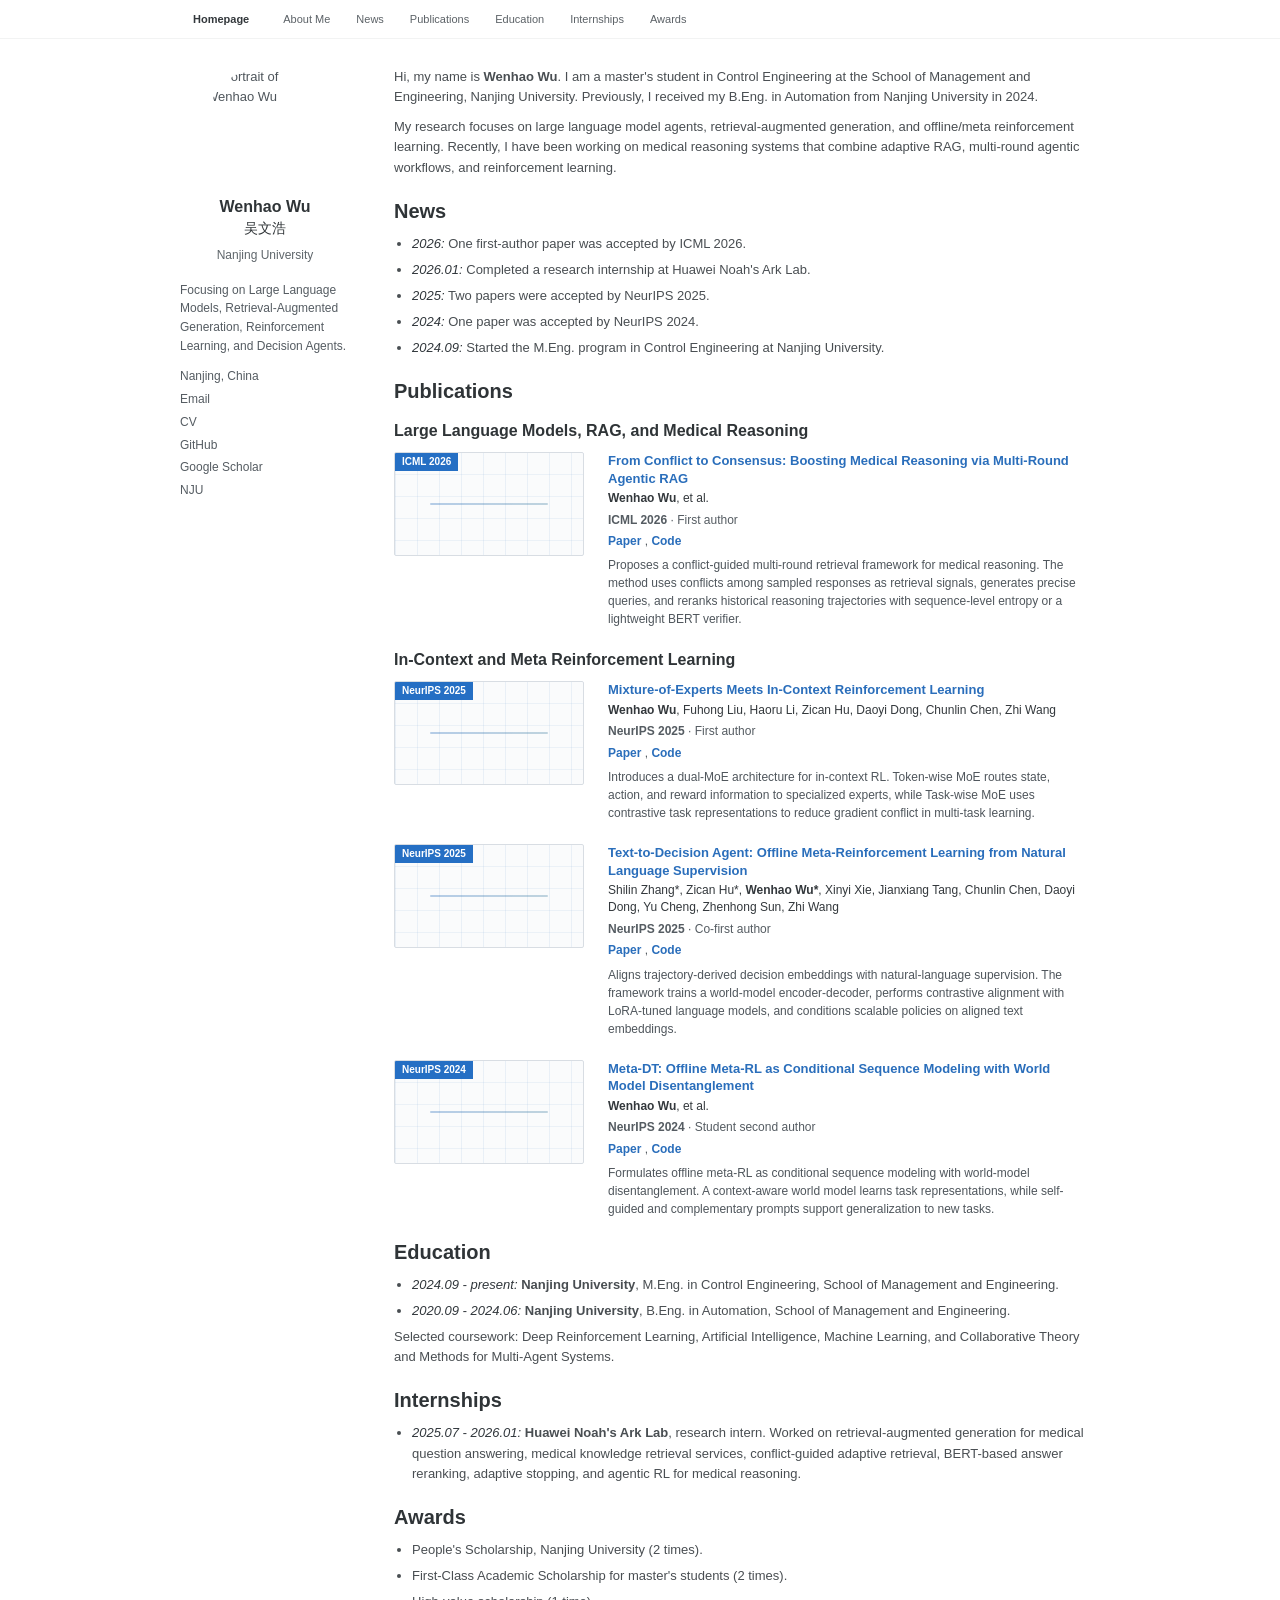
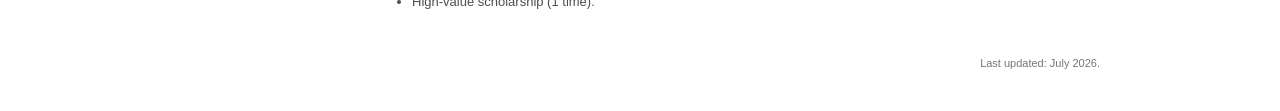
==== wuwenhao.html @ 2e581d0c "初始化版本" ====
<!doctype html>
<html lang="en">
  <head>
    <meta charset="utf-8">
    <meta name="viewport" content="width=device-width, initial-scale=1">
    <title>Wenhao Wu (吴文浩) - Homepage</title>
    <meta
      name="description"
      content="Wenhao Wu's academic homepage: large language model agents, retrieval-augmented generation, and offline/meta reinforcement learning."
    >
    <link rel="stylesheet" href="styles.css">
  </head>
  <body>
    <header class="site-header">
      <nav class="nav" aria-label="Primary navigation">
        <a href="#home">Homepage</a>
        <a href="#about">About Me</a>
        <a href="#news">News</a>
        <a href="#publications">Publications</a>
        <a href="#education">Education</a>
        <a href="#internships">Internships</a>
        <a href="#awards">Awards</a>
      </nav>
    </header>

    <div class="page" id="home">
      <aside class="profile" aria-label="Profile">
        <img
          class="profile-photo"
          src="assets/profile-wu-wenhao.png"
          alt="Portrait of Wenhao Wu"
          width="216"
          height="302"
        >
        <h1>Wenhao Wu</h1>
        <p class="name-cn">吴文浩</p>
        <p class="affiliation">Nanjing University</p>
        <p class="interests">
          Focusing on Large Language Models, Retrieval-Augmented Generation,
          Reinforcement Learning, and Decision Agents.
        </p>

        <ul class="profile-links">
          <li><span>Nanjing, China</span></li>
          <li><a href="mailto:wenhaowu@smail.nju.edu.cn">Email</a></li>
          <li><a href="cv-wu-wenhao.pdf" target="_blank" rel="noreferrer">CV</a></li>
          <!-- TODO: Replace this placeholder with your GitHub profile URL. -->
          <li><a href="https://github.com/YOUR_GITHUB_USERNAME" target="_blank" rel="noreferrer">GitHub</a></li>
          <!-- TODO: Replace YOUR_GOOGLE_SCHOLAR_ID with your Google Scholar user id. -->
          <li><a href="https://scholar.google.com/citations?user=YOUR_GOOGLE_SCHOLAR_ID" target="_blank" rel="noreferrer">Google Scholar</a></li>
          <li><a href="https://www.nju.edu.cn/" target="_blank" rel="noreferrer">NJU</a></li>
        </ul>
      </aside>

      <main class="content">
        <section class="intro" id="about" aria-labelledby="about-heading">
          <h2 id="about-heading" class="sr-only">About Me</h2>
          <p>
            Hi, my name is <strong>Wenhao Wu</strong>. I am a master's student in
            Control Engineering at the School of Management and Engineering,
            Nanjing University. Previously, I received my B.Eng. in Automation
            from Nanjing University in 2024.
          </p>
          <p>
            My research focuses on large language model agents, retrieval-augmented
            generation, and offline/meta reinforcement learning. Recently, I have
            been working on medical reasoning systems that combine adaptive RAG,
            multi-round agentic workflows, and reinforcement learning.
          </p>
        </section>

        <section id="news" aria-labelledby="news-heading">
          <h2 id="news-heading" class="section-title">News</h2>
          <ul class="news-list">
            <li><span>2026</span> One first-author paper was accepted by ICML 2026.</li>
            <li><span>2026.01</span> Completed a research internship at Huawei Noah's Ark Lab.</li>
            <li><span>2025</span> Two papers were accepted by NeurIPS 2025.</li>
            <li><span>2024</span> One paper was accepted by NeurIPS 2024.</li>
            <li><span>2024.09</span> Started the M.Eng. program in Control Engineering at Nanjing University.</li>
          </ul>
        </section>

        <section id="publications" aria-labelledby="publications-heading">
          <h2 id="publications-heading" class="section-title">Publications</h2>

          <h3 class="topic-title">Large Language Models, RAG, and Medical Reasoning</h3>
          <article class="publication">
            <div class="paper-thumb paper-thumb-rag" aria-hidden="true">
              <span class="thumb-label">ICML 2026</span>
              <span class="node node-a"></span>
              <span class="node node-b"></span>
              <span class="node node-c"></span>
              <span class="flow flow-a"></span>
              <span class="flow flow-b"></span>
            </div>
            <div class="paper-body">
              <p class="paper-title">From Conflict to Consensus: Boosting Medical Reasoning via Multi-Round Agentic RAG</p>
              <p class="paper-authors"><strong>Wenhao Wu</strong>, et al.</p>
              <p class="paper-meta"><strong>ICML 2026</strong> · First author</p>
              <p class="paper-links">
                <!-- TODO: Replace with the paper/arXiv/OpenReview URL. -->
                <a href="https://arxiv.org/abs/TO_BE_FILLED" target="_blank" rel="noreferrer">Paper</a>
                <!-- TODO: Replace with the project or code repository URL. -->
                <a href="https://github.com/YOUR_GITHUB_USERNAME/TO_BE_FILLED" target="_blank" rel="noreferrer">Code</a>
              </p>
              <p>
                Proposes a conflict-guided multi-round retrieval framework for
                medical reasoning. The method uses conflicts among sampled
                responses as retrieval signals, generates precise queries, and
                reranks historical reasoning trajectories with sequence-level
                entropy or a lightweight BERT verifier.
              </p>
            </div>
          </article>

          <h3 class="topic-title">In-Context and Meta Reinforcement Learning</h3>
          <article class="publication">
            <div class="paper-thumb paper-thumb-moe" aria-hidden="true">
              <span class="thumb-label">NeurIPS 2025</span>
              <span class="expert expert-a"></span>
              <span class="expert expert-b"></span>
              <span class="expert expert-c"></span>
              <span class="gate"></span>
            </div>
            <div class="paper-body">
              <p class="paper-title">Mixture-of-Experts Meets In-Context Reinforcement Learning</p>
              <p class="paper-authors"><strong>Wenhao Wu</strong>, Fuhong Liu, Haoru Li, Zican Hu, Daoyi Dong, Chunlin Chen, Zhi Wang</p>
              <p class="paper-meta"><strong>NeurIPS 2025</strong> · First author</p>
              <p class="paper-links">
                <!-- TODO: Replace with the paper/arXiv/OpenReview URL. -->
                <a href="https://arxiv.org/abs/TO_BE_FILLED" target="_blank" rel="noreferrer">Paper</a>
                <!-- TODO: Replace with the project or code repository URL. -->
                <a href="https://github.com/YOUR_GITHUB_USERNAME/TO_BE_FILLED" target="_blank" rel="noreferrer">Code</a>
              </p>
              <p>
                Introduces a dual-MoE architecture for in-context RL. Token-wise
                MoE routes state, action, and reward information to specialized
                experts, while Task-wise MoE uses contrastive task representations
                to reduce gradient conflict in multi-task learning.
              </p>
            </div>
          </article>

          <article class="publication">
            <div class="paper-thumb paper-thumb-t2d" aria-hidden="true">
              <span class="thumb-label">NeurIPS 2025</span>
              <span class="text-lines"></span>
              <span class="embed embed-a"></span>
              <span class="embed embed-b"></span>
              <span class="policy"></span>
            </div>
            <div class="paper-body">
              <p class="paper-title">Text-to-Decision Agent: Offline Meta-Reinforcement Learning from Natural Language Supervision</p>
              <p class="paper-authors">Shilin Zhang*, Zican Hu*, <strong>Wenhao Wu*</strong>, Xinyi Xie, Jianxiang Tang, Chunlin Chen, Daoyi Dong, Yu Cheng, Zhenhong Sun, Zhi Wang</p>
              <p class="paper-meta"><strong>NeurIPS 2025</strong> · Co-first author</p>
              <p class="paper-links">
                <!-- TODO: Replace with the paper/arXiv/OpenReview URL. -->
                <a href="https://arxiv.org/abs/TO_BE_FILLED" target="_blank" rel="noreferrer">Paper</a>
                <!-- TODO: Replace with the project or code repository URL. -->
                <a href="https://github.com/YOUR_GITHUB_USERNAME/TO_BE_FILLED" target="_blank" rel="noreferrer">Code</a>
              </p>
              <p>
                Aligns trajectory-derived decision embeddings with natural-language
                supervision. The framework trains a world-model encoder-decoder,
                performs contrastive alignment with LoRA-tuned language models,
                and conditions scalable policies on aligned text embeddings.
              </p>
            </div>
          </article>

          <article class="publication">
            <div class="paper-thumb paper-thumb-meta" aria-hidden="true">
              <span class="thumb-label">NeurIPS 2024</span>
              <span class="world"></span>
              <span class="prompt prompt-a"></span>
              <span class="prompt prompt-b"></span>
              <span class="model"></span>
            </div>
            <div class="paper-body">
              <p class="paper-title">Meta-DT: Offline Meta-RL as Conditional Sequence Modeling with World Model Disentanglement</p>
              <p class="paper-authors"><strong>Wenhao Wu</strong>, et al.</p>
              <p class="paper-meta"><strong>NeurIPS 2024</strong> · Student second author</p>
              <p class="paper-links">
                <!-- TODO: Replace with the paper/arXiv/OpenReview URL. -->
                <a href="https://arxiv.org/abs/TO_BE_FILLED" target="_blank" rel="noreferrer">Paper</a>
                <!-- TODO: Replace with the project or code repository URL. -->
                <a href="https://github.com/YOUR_GITHUB_USERNAME/TO_BE_FILLED" target="_blank" rel="noreferrer">Code</a>
              </p>
              <p>
                Formulates offline meta-RL as conditional sequence modeling with
                world-model disentanglement. A context-aware world model learns
                task representations, while self-guided and complementary prompts
                support generalization to new tasks.
              </p>
            </div>
          </article>
        </section>

        <section id="education" aria-labelledby="education-heading">
          <h2 id="education-heading" class="section-title">Education</h2>
          <ul class="timeline">
            <li>
              <span class="timeline-date">2024.09 - present</span>
              <strong>Nanjing University</strong>, M.Eng. in Control Engineering,
              School of Management and Engineering.
            </li>
            <li>
              <span class="timeline-date">2020.09 - 2024.06</span>
              <strong>Nanjing University</strong>, B.Eng. in Automation,
              School of Management and Engineering.
            </li>
          </ul>
          <p class="coursework">
            Selected coursework: Deep Reinforcement Learning, Artificial Intelligence,
            Machine Learning, and Collaborative Theory and Methods for Multi-Agent
            Systems.
          </p>
        </section>

        <section id="internships" aria-labelledby="internships-heading">
          <h2 id="internships-heading" class="section-title">Internships</h2>
          <ul class="timeline">
            <li>
              <span class="timeline-date">2025.07 - 2026.01</span>
              <strong>Huawei Noah's Ark Lab</strong>, research intern.
              Worked on retrieval-augmented generation for medical question
              answering, medical knowledge retrieval services, conflict-guided
              adaptive retrieval, BERT-based answer reranking, adaptive stopping,
              and agentic RL for medical reasoning.
            </li>
          </ul>
        </section>

        <section id="awards" aria-labelledby="awards-heading">
          <h2 id="awards-heading" class="section-title">Awards</h2>
          <ul class="compact-list">
            <li>People's Scholarship, Nanjing University (2 times).</li>
            <li>First-Class Academic Scholarship for master's students (2 times).</li>
            <li>High-value scholarship (1 time).</li>
          </ul>
        </section>
      </main>
    </div>

    <footer class="footer">
      <p>Last updated: July 2026.</p>
    </footer>
  </body>
</html>
---- styles.css ----
:root {
  --text: #494e52;
  --heading: #2f3437;
  --muted: #6f777d;
  --light: #f2f3f3;
  --line: #e9ecef;
  --link: #2a6ebb;
  --link-hover: #174a82;
  --badge: #256fc4;
}

* {
  box-sizing: border-box;
}

html {
  scroll-behavior: smooth;
}

body {
  margin: 0;
  color: var(--text);
  background: #ffffff;
  font: 13px/1.55 -apple-system, BlinkMacSystemFont, "Segoe UI", Roboto, "Helvetica Neue", Arial, "Noto Sans", sans-serif;
  letter-spacing: 0;
}

a {
  color: var(--link);
  text-decoration: none;
}

a:hover,
a:focus {
  color: var(--link-hover);
  text-decoration: underline;
}

a:focus-visible {
  outline: 2px solid rgba(42, 110, 187, 0.28);
  outline-offset: 2px;
}

.site-header {
  border-bottom: 1px solid var(--light);
  background: #ffffff;
}

.nav {
  display: flex;
  align-items: center;
  gap: 0;
  width: min(100%, 960px);
  min-height: 38px;
  margin: 0 auto;
  padding: 0 20px;
  overflow-x: auto;
  white-space: nowrap;
}

.nav a {
  display: block;
  padding: 12px 13px;
  color: #5c6267;
  font-size: 11px;
  line-height: 1;
}

.nav a:first-child {
  margin-right: 8px;
  color: #33383c;
  font-weight: 700;
}

.page {
  display: grid;
  grid-template-columns: 170px minmax(0, 690px);
  column-gap: 44px;
  width: min(100%, 960px);
  margin: 0 auto;
  padding: 28px 20px 24px;
}

.profile {
  position: sticky;
  top: 24px;
  align-self: start;
  color: #4e555b;
}

.profile-photo {
  display: block;
  width: 118px;
  height: 118px;
  margin: 0 auto 12px;
  object-fit: cover;
  object-position: center top;
  border-radius: 50%;
}

.profile h1 {
  margin: 0;
  color: var(--heading);
  font-size: 16px;
  line-height: 1.28;
  text-align: center;
}

.name-cn {
  margin: 1px 0 6px;
  color: var(--heading);
  font-size: 14px;
  text-align: center;
}

.affiliation {
  margin: 0 0 16px;
  color: #5f666b;
  font-size: 12px;
  text-align: center;
}

.interests {
  margin: 0 0 13px;
  color: #555c62;
  font-size: 12px;
  line-height: 1.55;
}

.profile-links {
  margin: 0;
  padding: 0;
  list-style: none;
}

.profile-links li {
  margin: 0 0 6px;
  color: #555c62;
  font-size: 12px;
  line-height: 1.4;
}

.profile-links a,
.profile-links span {
  display: inline-block;
  color: #555c62;
}

.profile-links a:hover,
.profile-links a:focus {
  color: var(--link-hover);
}

.content {
  min-width: 0;
}

.intro {
  margin: 0 0 16px;
}

.intro p {
  margin: 0 0 10px;
}

.section-title {
  margin: 21px 0 10px;
  padding: 0;
  border: 0;
  color: var(--heading);
  font-size: 20px;
  line-height: 1.25;
  font-weight: 700;
}

.topic-title {
  margin: 17px 0 10px;
  color: var(--heading);
  font-size: 16px;
  line-height: 1.3;
  font-weight: 700;
}

.news-list,
.timeline,
.compact-list {
  margin: 0 0 6px 0;
  padding-left: 18px;
}

.news-list li,
.timeline li,
.compact-list li {
  margin: 0 0 6px;
}

.news-list span,
.timeline-date {
  color: #30363b;
  font-style: italic;
  font-variant-numeric: tabular-nums;
}

.news-list span::after,
.timeline-date::after {
  content: ":";
}

.timeline-date {
  display: inline;
  min-width: 0;
}

.publication {
  display: grid;
  grid-template-columns: 190px minmax(0, 1fr);
  gap: 24px;
  align-items: start;
  margin: 0 0 22px;
  padding: 0;
  border: 0;
}

.paper-thumb {
  position: relative;
  display: flex;
  align-items: center;
  justify-content: center;
  min-height: 104px;
  overflow: hidden;
  border: 1px solid #d8dde3;
  border-radius: 2px;
  background:
    linear-gradient(90deg, rgba(42, 110, 187, 0.08) 1px, transparent 1px) 0 0 / 22px 22px,
    linear-gradient(0deg, rgba(42, 110, 187, 0.07) 1px, transparent 1px) 0 0 / 22px 22px,
    #fafbfc;
}

.paper-thumb > span:not(.thumb-label) {
  display: none;
}

.paper-thumb::before {
  width: 62%;
  height: 52%;
  content: "";
  border: 1px solid rgba(42, 110, 187, 0.18);
  border-radius: 2px;
  background:
    linear-gradient(#ffffff, #ffffff) padding-box,
    linear-gradient(135deg, rgba(42, 110, 187, 0.18), rgba(96, 140, 110, 0.16)) border-box;
  box-shadow:
    -24px 14px 0 -10px rgba(42, 110, 187, 0.12),
    24px -13px 0 -10px rgba(88, 120, 96, 0.14);
}

.thumb-label {
  position: absolute;
  left: 0;
  top: 0;
  z-index: 1;
  padding: 4px 7px;
  color: #ffffff;
  background: var(--badge);
  font-size: 10px;
  line-height: 1;
  font-weight: 700;
}

.paper-body {
  min-width: 0;
}

.paper-title {
  margin: 0 0 3px;
  color: var(--link);
  font-size: 13px;
  font-weight: 700;
  line-height: 1.35;
  overflow-wrap: anywhere;
}

.paper-authors {
  margin: 0 0 4px;
  color: #33383c;
  font-size: 12px;
  line-height: 1.45;
}

.paper-meta {
  margin: 0 0 4px;
  color: #555c62;
  font-size: 12px;
  line-height: 1.45;
}

.paper-links {
  display: block;
  margin: 0 0 6px;
  color: #555c62;
  font-size: 12px;
  line-height: 1.45;
}

.paper-links a {
  color: var(--link);
  font-weight: 700;
}

.paper-links a + a::before {
  content: ", ";
  color: #555c62;
  font-weight: 400;
}

.paper-body p:last-child {
  margin: 0;
  color: #4f565c;
  font-size: 12px;
  line-height: 1.5;
}

.coursework {
  margin: 4px 0 0;
}

.footer {
  width: min(100%, 960px);
  margin: 0 auto;
  padding: 2px 20px 28px;
  color: var(--muted);
  font-size: 11px;
  text-align: right;
}

.sr-only {
  position: absolute;
  width: 1px;
  height: 1px;
  padding: 0;
  overflow: hidden;
  clip: rect(0, 0, 0, 0);
  white-space: nowrap;
  border: 0;
}

@media (max-width: 780px) {
  .nav {
    padding: 0 16px;
  }

  .page {
    grid-template-columns: 1fr;
    gap: 20px;
    padding: 22px 18px 24px;
  }

  .profile {
    position: static;
    display: grid;
    grid-template-columns: 96px minmax(0, 1fr);
    column-gap: 16px;
    align-items: start;
  }

  .profile-photo {
    grid-row: span 4;
    width: 96px;
    height: 96px;
    margin: 0;
  }

  .profile h1,
  .name-cn,
  .affiliation {
    text-align: left;
  }

  .interests,
  .profile-links {
    grid-column: 1 / -1;
  }

  .profile-links {
    display: flex;
    flex-wrap: wrap;
    gap: 4px 12px;
  }

  .profile-links li {
    margin: 0;
  }

  .publication {
    grid-template-columns: 1fr;
    gap: 9px;
    margin-bottom: 20px;
  }

  .paper-thumb {
    width: min(100%, 260px);
  }

  .footer {
    text-align: left;
  }
}

@media (max-width: 430px) {
  body {
    font-size: 12px;
  }

  .nav a {
    padding: 12px 10px;
  }

  .profile {
    grid-template-columns: 80px minmax(0, 1fr);
    column-gap: 13px;
  }

  .profile-photo {
    width: 80px;
    height: 80px;
  }
}
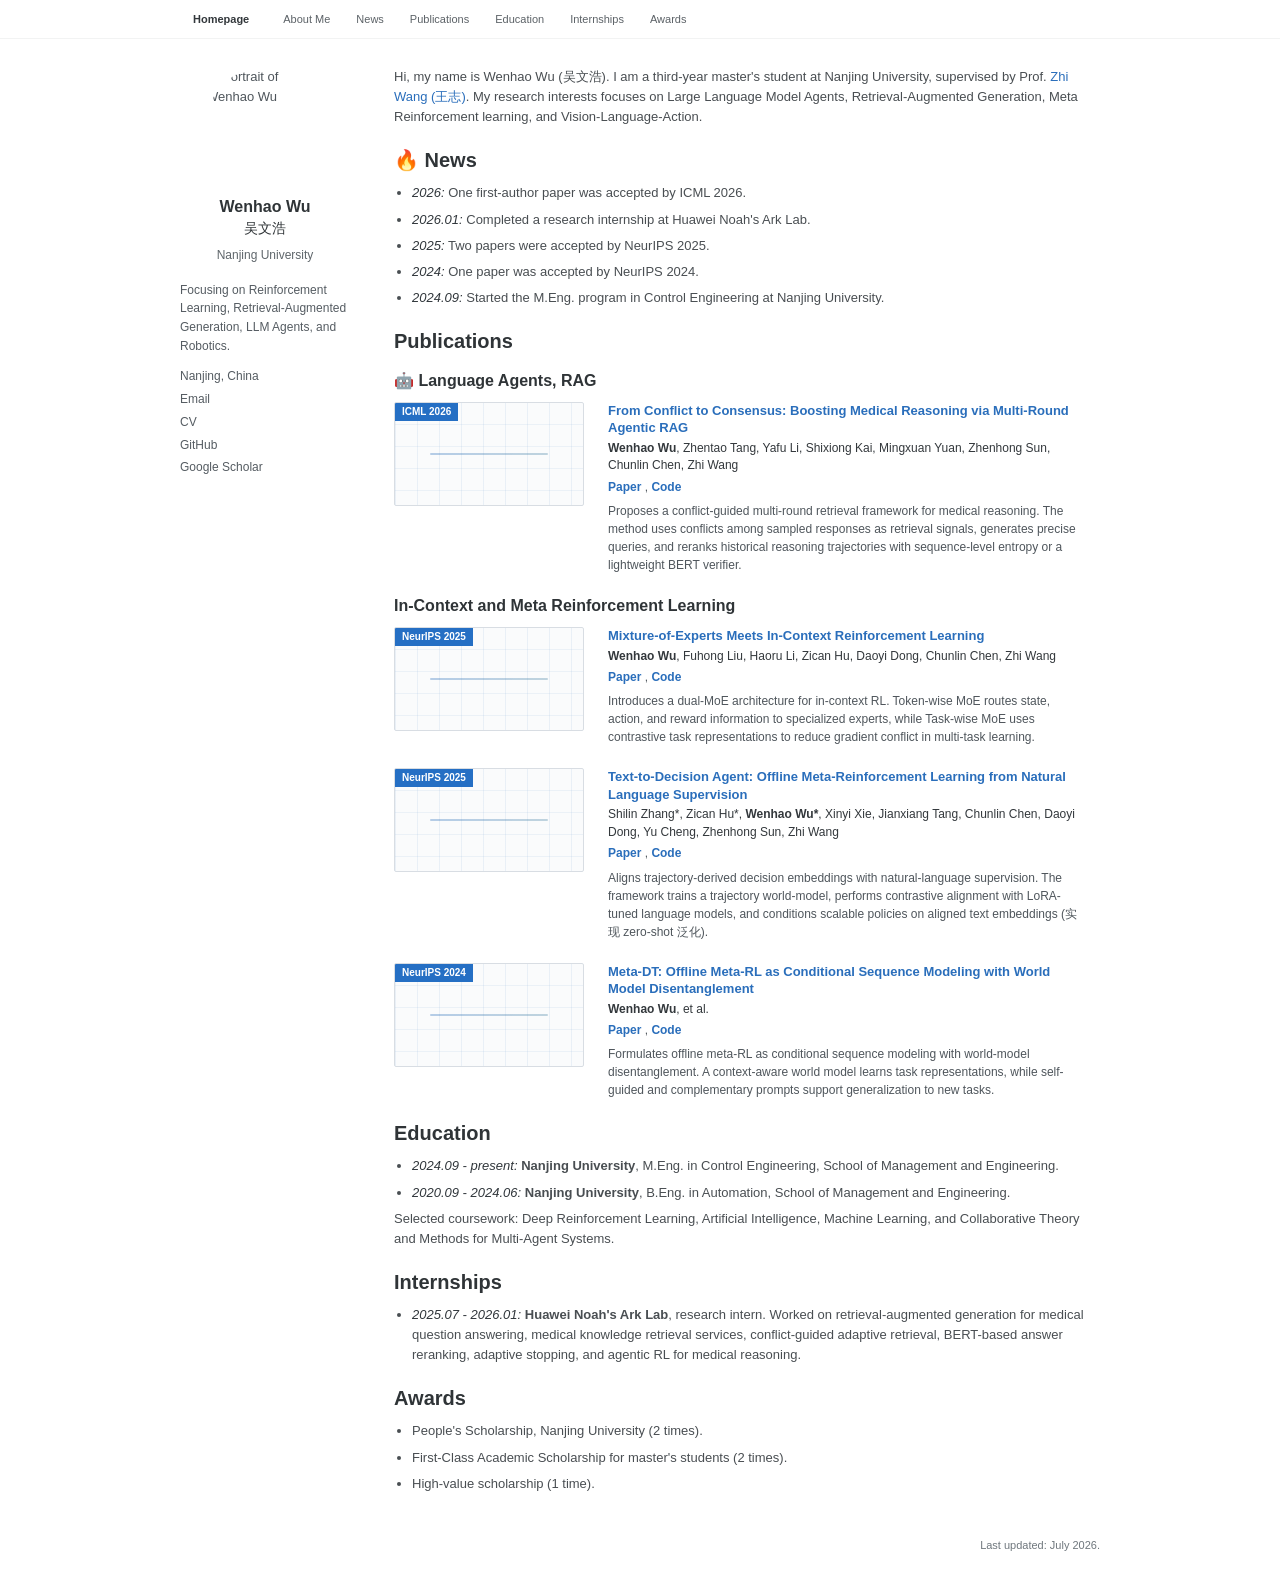
==== commit 9c8c76a9: "更新主页，添加论文链接" ====
--- a/wuwenhao.html
+++ b/wuwenhao.html
@@ -6,7 +6,7 @@
     <title>Wenhao Wu (吴文浩) - Homepage</title>
     <meta
       name="description"
-      content="Wenhao Wu's academic homepage: large language model agents, retrieval-augmented generation, and offline/meta reinforcement learning."
+      content="Wenhao Wu's academic homepage: large language model agents, retrieval-augmented generation, and reinforcement learning."
     >
     <link rel="stylesheet" href="styles.css">
   </head>
@@ -36,19 +36,15 @@
         <p class="name-cn">吴文浩</p>
         <p class="affiliation">Nanjing University</p>
         <p class="interests">
-          Focusing on Large Language Models, Retrieval-Augmented Generation,
-          Reinforcement Learning, and Decision Agents.
+          Focusing on Reinforcement Learning, Retrieval-Augmented Generation, LLM Agents, and Robotics.
         </p>
 
         <ul class="profile-links">
           <li><span>Nanjing, China</span></li>
           <li><a href="mailto:wenhaowu@smail.nju.edu.cn">Email</a></li>
-          <li><a href="cv-wu-wenhao.pdf" target="_blank" rel="noreferrer">CV</a></li>
-          <!-- TODO: Replace this placeholder with your GitHub profile URL. -->
-          <li><a href="https://github.com/YOUR_GITHUB_USERNAME" target="_blank" rel="noreferrer">GitHub</a></li>
-          <!-- TODO: Replace YOUR_GOOGLE_SCHOLAR_ID with your Google Scholar user id. -->
-          <li><a href="https://scholar.google.com/citations?user=YOUR_GOOGLE_SCHOLAR_ID" target="_blank" rel="noreferrer">Google Scholar</a></li>
-          <li><a href="https://www.nju.edu.cn/" target="_blank" rel="noreferrer">NJU</a></li>
+          <li><a href="cv-wuwenhao.pdf" target="_blank" rel="noreferrer">CV</a></li>
+          <li><a href="https://github.com/wuwenhao09" target="_blank" rel="noreferrer">GitHub</a></li>
+          <li><a href="https://scholar.google.com/citations?user=qiQb1BMAAAAJ" target="_blank" rel="noreferrer">Google Scholar</a></li>
         </ul>
       </aside>
 
@@ -56,21 +52,13 @@
         <section class="intro" id="about" aria-labelledby="about-heading">
           <h2 id="about-heading" class="sr-only">About Me</h2>
           <p>
-            Hi, my name is <strong>Wenhao Wu</strong>. I am a master's student in
-            Control Engineering at the School of Management and Engineering,
-            Nanjing University. Previously, I received my B.Eng. in Automation
-            from Nanjing University in 2024.
+            Hi, my name is Wenhao Wu (吴文浩). I am a third-year master's student at Nanjing University, supervised by Prof. <a href="https://heyuanmingong.github.io/index.html">Zhi Wang (王志)</a>.
+            My research interests focuses on Large Language Model Agents, Retrieval-Augmented Generation, Meta Reinforcement learning, and Vision-Language-Action.
           </p>
-          <p>
-            My research focuses on large language model agents, retrieval-augmented
-            generation, and offline/meta reinforcement learning. Recently, I have
-            been working on medical reasoning systems that combine adaptive RAG,
-            multi-round agentic workflows, and reinforcement learning.
-          </p>
         </section>
 
         <section id="news" aria-labelledby="news-heading">
-          <h2 id="news-heading" class="section-title">News</h2>
+          <h2 id="news-heading" class="section-title">🔥 News</h2>
           <ul class="news-list">
             <li><span>2026</span> One first-author paper was accepted by ICML 2026.</li>
             <li><span>2026.01</span> Completed a research internship at Huawei Noah's Ark Lab.</li>
@@ -83,7 +71,7 @@
         <section id="publications" aria-labelledby="publications-heading">
           <h2 id="publications-heading" class="section-title">Publications</h2>
 
-          <h3 class="topic-title">Large Language Models, RAG, and Medical Reasoning</h3>
+          <h3 class="topic-title">🤖 Language Agents, RAG</h3>
           <article class="publication">
             <div class="paper-thumb paper-thumb-rag" aria-hidden="true">
               <span class="thumb-label">ICML 2026</span>
@@ -95,20 +83,13 @@
             </div>
             <div class="paper-body">
               <p class="paper-title">From Conflict to Consensus: Boosting Medical Reasoning via Multi-Round Agentic RAG</p>
-              <p class="paper-authors"><strong>Wenhao Wu</strong>, et al.</p>
-              <p class="paper-meta"><strong>ICML 2026</strong> · First author</p>
-              <p class="paper-links">
-                <!-- TODO: Replace with the paper/arXiv/OpenReview URL. -->
-                <a href="https://arxiv.org/abs/TO_BE_FILLED" target="_blank" rel="noreferrer">Paper</a>
-                <!-- TODO: Replace with the project or code repository URL. -->
-                <a href="https://github.com/YOUR_GITHUB_USERNAME/TO_BE_FILLED" target="_blank" rel="noreferrer">Code</a>
-              </p>
-              <p>
-                Proposes a conflict-guided multi-round retrieval framework for
-                medical reasoning. The method uses conflicts among sampled
-                responses as retrieval signals, generates precise queries, and
-                reranks historical reasoning trajectories with sequence-level
-                entropy or a lightweight BERT verifier.
+              <p class="paper-authors"><strong>Wenhao Wu</strong>, Zhentao Tang, Yafu Li, Shixiong Kai, Mingxuan Yuan, Zhenhong Sun, Chunlin Chen, Zhi Wang</p>
+              <p class="paper-links">
+                <a href="https://openreview.net/forum?id=S7lpdz7NAW" target="_blank" rel="noreferrer">Paper</a>
+                <a href="https://github.com/NJU-RL/MA-RAG" target="_blank" rel="noreferrer">Code</a>
+              </p>
+              <p>
+                Proposes a conflict-guided multi-round retrieval framework for medical reasoning. The method uses conflicts among sampled responses as retrieval signals, generates precise queries, and reranks historical reasoning trajectories with sequence-level entropy or a lightweight BERT verifier.
               </p>
             </div>
           </article>
@@ -125,18 +106,12 @@
             <div class="paper-body">
               <p class="paper-title">Mixture-of-Experts Meets In-Context Reinforcement Learning</p>
               <p class="paper-authors"><strong>Wenhao Wu</strong>, Fuhong Liu, Haoru Li, Zican Hu, Daoyi Dong, Chunlin Chen, Zhi Wang</p>
-              <p class="paper-meta"><strong>NeurIPS 2025</strong> · First author</p>
-              <p class="paper-links">
-                <!-- TODO: Replace with the paper/arXiv/OpenReview URL. -->
-                <a href="https://arxiv.org/abs/TO_BE_FILLED" target="_blank" rel="noreferrer">Paper</a>
-                <!-- TODO: Replace with the project or code repository URL. -->
-                <a href="https://github.com/YOUR_GITHUB_USERNAME/TO_BE_FILLED" target="_blank" rel="noreferrer">Code</a>
-              </p>
-              <p>
-                Introduces a dual-MoE architecture for in-context RL. Token-wise
-                MoE routes state, action, and reward information to specialized
-                experts, while Task-wise MoE uses contrastive task representations
-                to reduce gradient conflict in multi-task learning.
+              <p class="paper-links">
+                <a href="https://proceedings.neurips.cc/paper_files/paper/2025/hash/233cbc888ef01917d8d895e471e80a01-Abstract-Conference.html" target="_blank" rel="noreferrer">Paper</a>
+                <a href="https://github.com/NJU-RL/T2MIR" target="_blank" rel="noreferrer">Code</a>
+              </p>
+              <p>
+                Introduces a dual-MoE architecture for in-context RL. Token-wise MoE routes state, action, and reward information to specialized experts, while Task-wise MoE uses contrastive task representations to reduce gradient conflict in multi-task learning.
               </p>
             </div>
           </article>
@@ -152,18 +127,12 @@
             <div class="paper-body">
               <p class="paper-title">Text-to-Decision Agent: Offline Meta-Reinforcement Learning from Natural Language Supervision</p>
               <p class="paper-authors">Shilin Zhang*, Zican Hu*, <strong>Wenhao Wu*</strong>, Xinyi Xie, Jianxiang Tang, Chunlin Chen, Daoyi Dong, Yu Cheng, Zhenhong Sun, Zhi Wang</p>
-              <p class="paper-meta"><strong>NeurIPS 2025</strong> · Co-first author</p>
-              <p class="paper-links">
-                <!-- TODO: Replace with the paper/arXiv/OpenReview URL. -->
-                <a href="https://arxiv.org/abs/TO_BE_FILLED" target="_blank" rel="noreferrer">Paper</a>
-                <!-- TODO: Replace with the project or code repository URL. -->
-                <a href="https://github.com/YOUR_GITHUB_USERNAME/TO_BE_FILLED" target="_blank" rel="noreferrer">Code</a>
-              </p>
-              <p>
-                Aligns trajectory-derived decision embeddings with natural-language
-                supervision. The framework trains a world-model encoder-decoder,
-                performs contrastive alignment with LoRA-tuned language models,
-                and conditions scalable policies on aligned text embeddings.
+              <p class="paper-links">
+                <a href="https://proceedings.neurips.cc/paper_files/paper/2025/hash/719ae4f0533c93b6213a3ec120e14554-Abstract-Conference.html" target="_blank" rel="noreferrer">Paper</a>
+                <a href="https://github.com/NJU-RL/T2DA" target="_blank" rel="noreferrer">Code</a>
+              </p>
+              <p>
+                Aligns trajectory-derived decision embeddings with natural-language supervision. The framework trains a trajectory world-model, performs contrastive alignment with LoRA-tuned language models, and conditions scalable policies on aligned text embeddings (实现 zero-shot 泛化).
               </p>
             </div>
           </article>
@@ -179,18 +148,12 @@
             <div class="paper-body">
               <p class="paper-title">Meta-DT: Offline Meta-RL as Conditional Sequence Modeling with World Model Disentanglement</p>
               <p class="paper-authors"><strong>Wenhao Wu</strong>, et al.</p>
-              <p class="paper-meta"><strong>NeurIPS 2024</strong> · Student second author</p>
-              <p class="paper-links">
-                <!-- TODO: Replace with the paper/arXiv/OpenReview URL. -->
-                <a href="https://arxiv.org/abs/TO_BE_FILLED" target="_blank" rel="noreferrer">Paper</a>
-                <!-- TODO: Replace with the project or code repository URL. -->
-                <a href="https://github.com/YOUR_GITHUB_USERNAME/TO_BE_FILLED" target="_blank" rel="noreferrer">Code</a>
-              </p>
-              <p>
-                Formulates offline meta-RL as conditional sequence modeling with
-                world-model disentanglement. A context-aware world model learns
-                task representations, while self-guided and complementary prompts
-                support generalization to new tasks.
+              <p class="paper-links">
+                <a href="https://proceedings.neurips.cc/paper_files/paper/2024/hash/4f3820576130a8f796ddbf204c841487-Abstract-Conference.html" target="_blank" rel="noreferrer">Paper</a>
+                <a href="https://github.com/NJU-RL/Meta-DT" target="_blank" rel="noreferrer">Code</a>
+              </p>
+              <p>
+                Formulates offline meta-RL as conditional sequence modeling with world-model disentanglement. A context-aware world model learns task representations, while self-guided and complementary prompts support generalization to new tasks.
               </p>
             </div>
           </article>
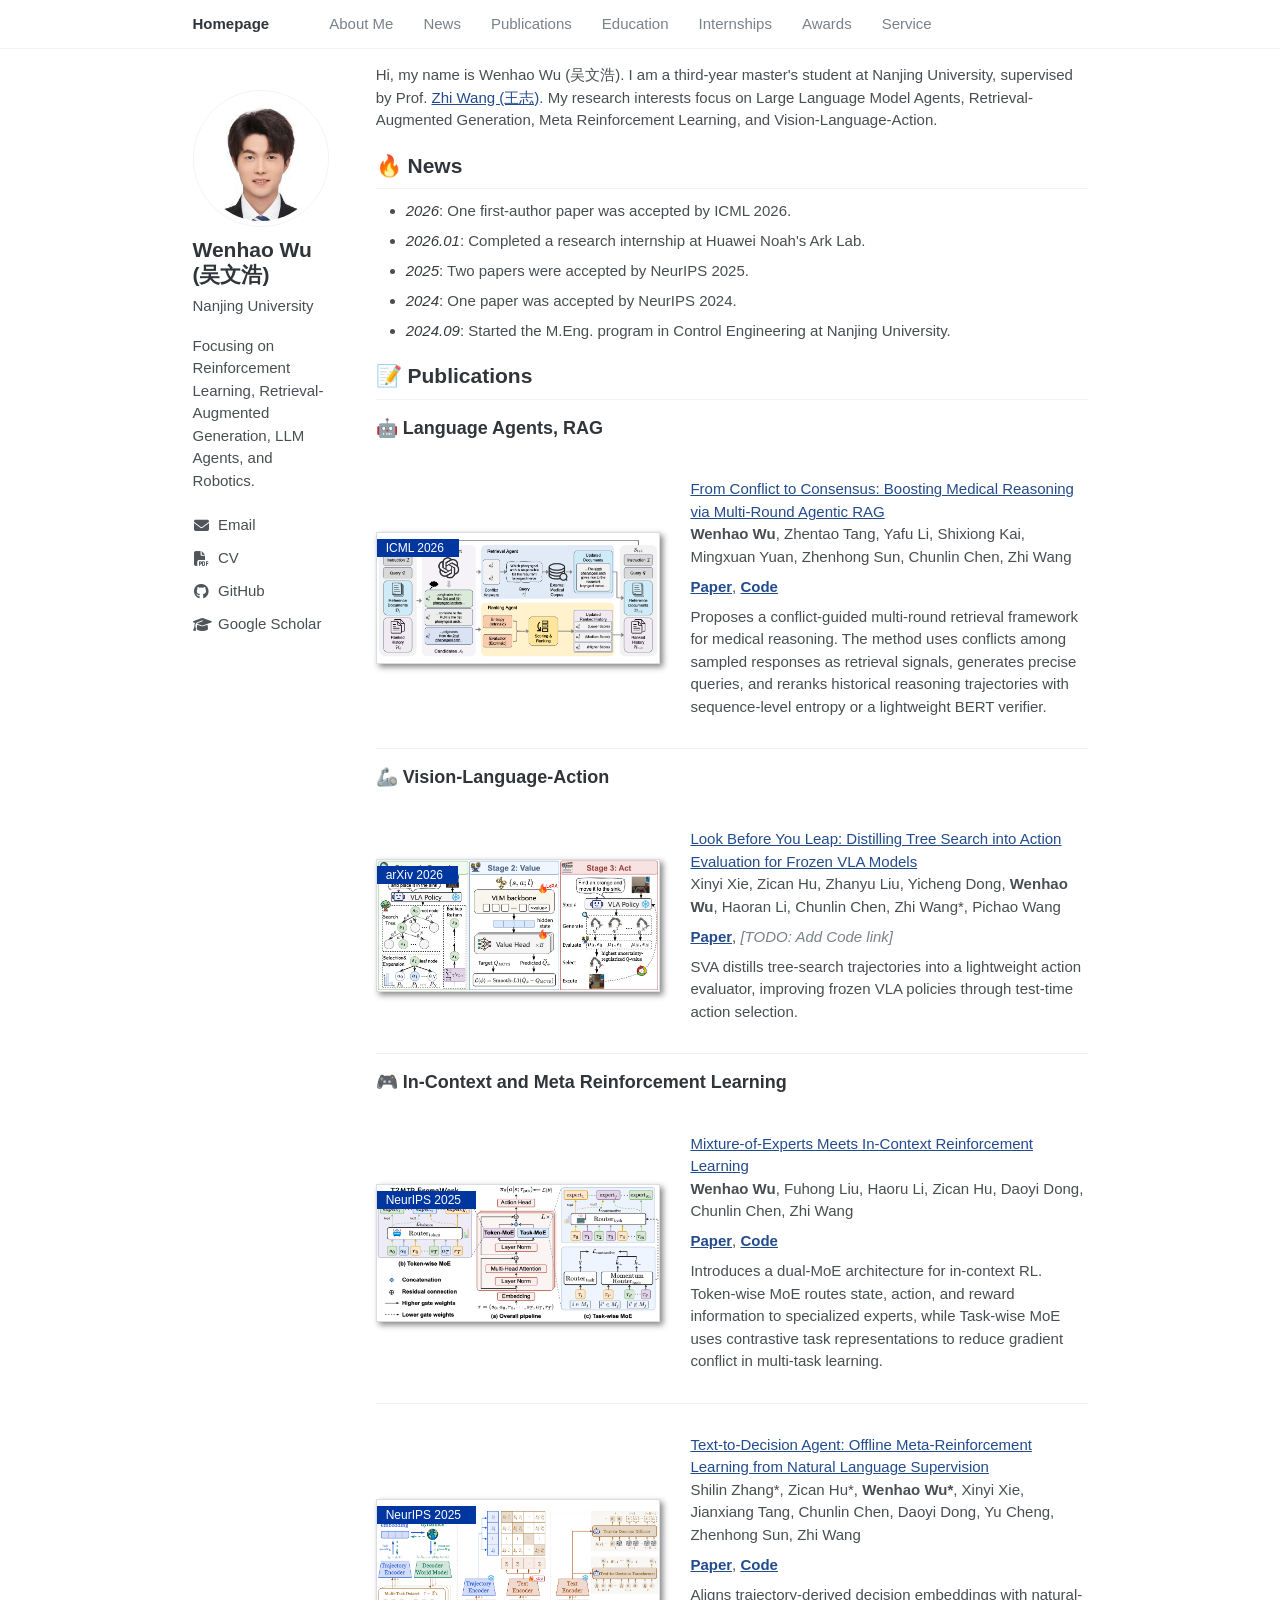
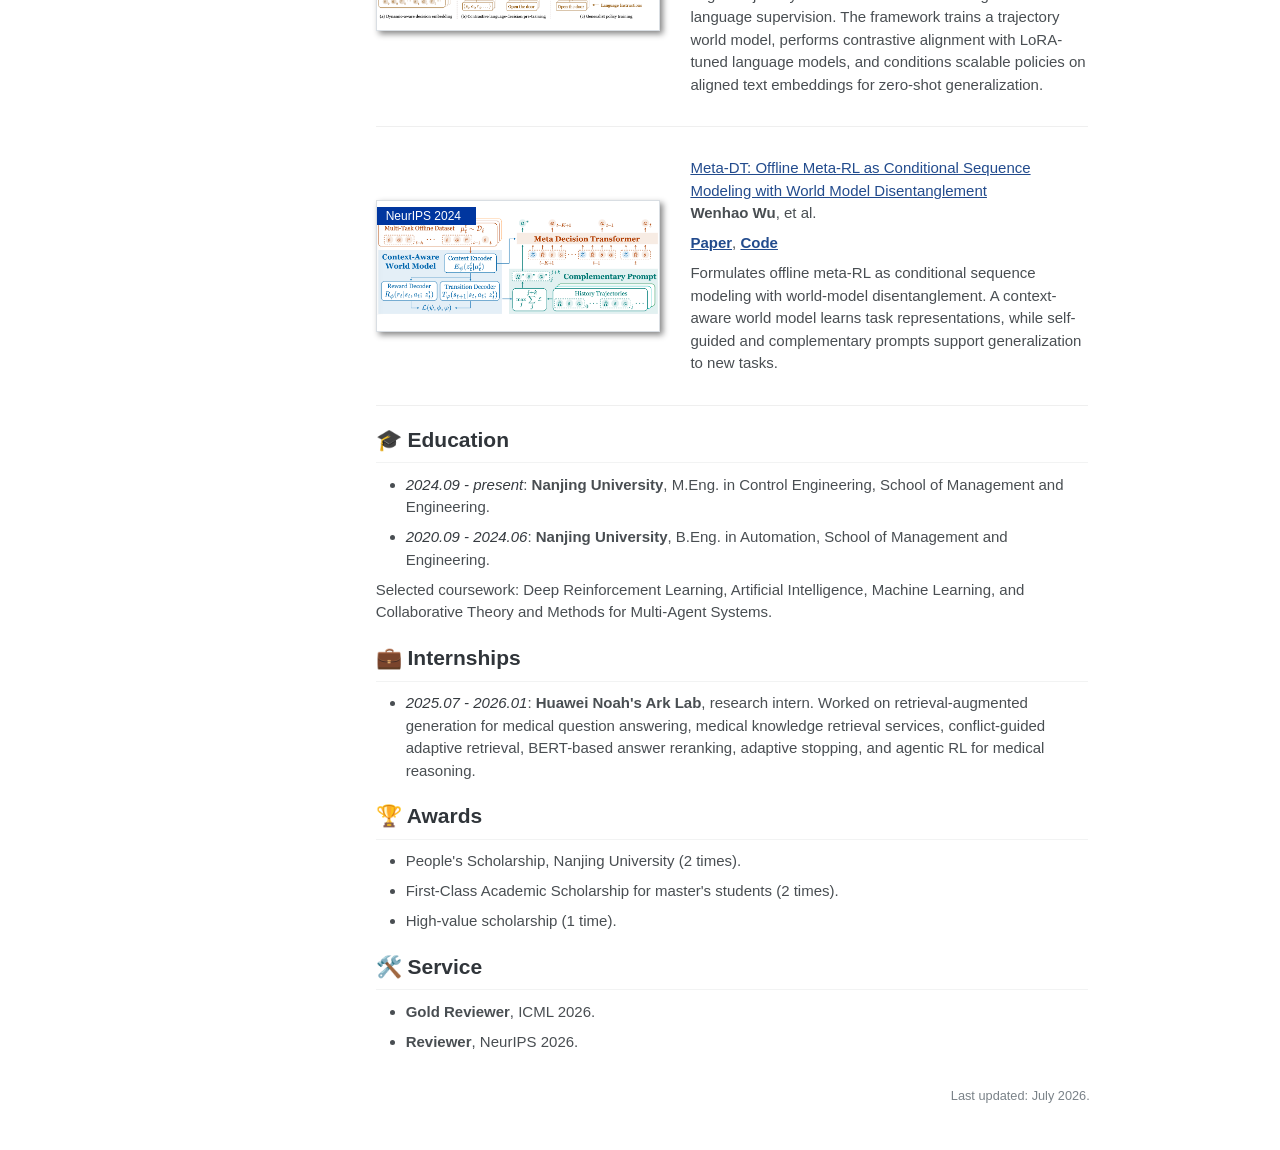
==== commit 46871382: "美化界面，添加论文等引用图片" ====
--- a/wuwenhao.html
+++ b/wuwenhao.html
@@ -3,209 +3,312 @@
   <head>
     <meta charset="utf-8">
     <meta name="viewport" content="width=device-width, initial-scale=1">
-    <title>Wenhao Wu (吴文浩) - Homepage</title>
+    <meta name="author" content="Wenhao Wu">
     <meta
       name="description"
-      content="Wenhao Wu's academic homepage: large language model agents, retrieval-augmented generation, and reinforcement learning."
+      content="Wenhao Wu's academic homepage: reinforcement learning, retrieval-augmented generation, large language model agents, and robotics."
     >
-    <link rel="stylesheet" href="styles.css">
+    <meta property="og:title" content="Wenhao Wu (吴文浩) - Homepage">
+    <meta
+      property="og:description"
+      content="Wenhao Wu's research homepage at Nanjing University."
+    >
+    <title>Wenhao Wu (吴文浩) - Homepage</title>
+    <link rel="stylesheet" href="https://cdnjs.cloudflare.com/ajax/libs/font-awesome/6.5.2/css/all.min.css">
+    <link rel="stylesheet" href="./styles.css?v=20260726-2">
   </head>
+
   <body>
     <header class="site-header">
-      <nav class="nav" aria-label="Primary navigation">
-        <a href="#home">Homepage</a>
-        <a href="#about">About Me</a>
-        <a href="#news">News</a>
-        <a href="#publications">Publications</a>
-        <a href="#education">Education</a>
-        <a href="#internships">Internships</a>
-        <a href="#awards">Awards</a>
+      <nav class="site-nav" aria-label="Primary navigation">
+        <a class="site-home" href="#about">Homepage</a>
+        <div class="desktop-nav">
+          <a href="#about">About Me</a>
+          <a href="#news">News</a>
+          <a href="#publications">Publications</a>
+          <a href="#education">Education</a>
+          <a href="#internships">Internships</a>
+          <a href="#awards">Awards</a>
+          <a href="#service">Service</a>
+        </div>
+        <details class="mobile-nav">
+          <summary>Menu</summary>
+          <div class="mobile-nav-panel">
+            <a href="#about">About Me</a>
+            <a href="#news">News</a>
+            <a href="#publications">Publications</a>
+            <a href="#education">Education</a>
+            <a href="#internships">Internships</a>
+            <a href="#awards">Awards</a>
+            <a href="#service">Service</a>
+          </div>
+        </details>
       </nav>
     </header>
 
-    <div class="page" id="home">
-      <aside class="profile" aria-label="Profile">
-        <img
-          class="profile-photo"
-          src="assets/profile-wu-wenhao.png"
-          alt="Portrait of Wenhao Wu"
-          width="216"
-          height="302"
-        >
-        <h1>Wenhao Wu</h1>
-        <p class="name-cn">吴文浩</p>
-        <p class="affiliation">Nanjing University</p>
-        <p class="interests">
-          Focusing on Reinforcement Learning, Retrieval-Augmented Generation, LLM Agents, and Robotics.
-        </p>
-
-        <ul class="profile-links">
-          <li><span>Nanjing, China</span></li>
-          <li><a href="mailto:wenhaowu@smail.nju.edu.cn">Email</a></li>
-          <li><a href="cv-wuwenhao.pdf" target="_blank" rel="noreferrer">CV</a></li>
-          <li><a href="https://github.com/wuwenhao09" target="_blank" rel="noreferrer">GitHub</a></li>
-          <li><a href="https://scholar.google.com/citations?user=qiQb1BMAAAAJ" target="_blank" rel="noreferrer">Google Scholar</a></li>
-        </ul>
+    <main id="main-content" class="site-layout">
+      <aside class="profile-sidebar" aria-label="Profile">
+        <div class="profile-box">
+          <img
+            class="profile-photo"
+            src="./images/profile-wu-wenhao.png"
+            alt="Portrait of Wenhao Wu"
+            width="216"
+            height="216"
+          >
+          <div class="profile-content">
+            <h1>Wenhao Wu (吴文浩)</h1>
+            <p class="profile-affiliation">Nanjing University</p>
+          </div>
+          <nav class="profile-links" aria-label="Profile links">
+            <p class="profile-focus">
+              Focusing on Reinforcement Learning, Retrieval-Augmented Generation,
+              LLM Agents, and Robotics.
+            </p>
+            <a href="mailto:wenhaowu@smail.nju.edu.cn"><i class="fa-solid fa-envelope" aria-hidden="true"></i><span>Email</span></a>
+            <a href="./cv-wuwenhao.pdf" target="_blank" rel="noreferrer"><i class="fa-solid fa-file-pdf" aria-hidden="true"></i><span>CV</span></a>
+            <a href="https://github.com/wuwenhao09" target="_blank" rel="noreferrer"><i class="fa-brands fa-github" aria-hidden="true"></i><span>GitHub</span></a>
+            <a href="https://scholar.google.com/citations?user=qiQb1BMAAAAJ" target="_blank" rel="noreferrer"><i class="fa-solid fa-graduation-cap" aria-hidden="true"></i><span>Google Scholar</span></a>
+          </nav>
+        </div>
       </aside>
 
-      <main class="content">
-        <section class="intro" id="about" aria-labelledby="about-heading">
-          <h2 id="about-heading" class="sr-only">About Me</h2>
+      <div class="content-column">
+        <section id="about" class="about-section" aria-label="About Me">
           <p>
-            Hi, my name is Wenhao Wu (吴文浩). I am a third-year master's student at Nanjing University, supervised by Prof. <a href="https://heyuanmingong.github.io/index.html">Zhi Wang (王志)</a>.
-            My research interests focuses on Large Language Model Agents, Retrieval-Augmented Generation, Meta Reinforcement learning, and Vision-Language-Action.
+            Hi, my name is Wenhao Wu (吴文浩). I am a third-year master's
+            student at Nanjing University, supervised by Prof.
+            <a href="https://heyuanmingong.github.io/index.html">Zhi Wang (王志)</a>.
+            My research interests focus on Large Language Model Agents,
+            Retrieval-Augmented Generation, Meta Reinforcement Learning, and
+            Vision-Language-Action.
           </p>
         </section>
 
-        <section id="news" aria-labelledby="news-heading">
-          <h2 id="news-heading" class="section-title">🔥 News</h2>
+        <section id="news" class="section" aria-labelledby="news-title">
+          <h1 id="news-title">🔥 News</h1>
           <ul class="news-list">
-            <li><span>2026</span> One first-author paper was accepted by ICML 2026.</li>
-            <li><span>2026.01</span> Completed a research internship at Huawei Noah's Ark Lab.</li>
-            <li><span>2025</span> Two papers were accepted by NeurIPS 2025.</li>
-            <li><span>2024</span> One paper was accepted by NeurIPS 2024.</li>
-            <li><span>2024.09</span> Started the M.Eng. program in Control Engineering at Nanjing University.</li>
-          </ul>
-        </section>
-
-        <section id="publications" aria-labelledby="publications-heading">
-          <h2 id="publications-heading" class="section-title">Publications</h2>
-
-          <h3 class="topic-title">🤖 Language Agents, RAG</h3>
-          <article class="publication">
-            <div class="paper-thumb paper-thumb-rag" aria-hidden="true">
-              <span class="thumb-label">ICML 2026</span>
-              <span class="node node-a"></span>
-              <span class="node node-b"></span>
-              <span class="node node-c"></span>
-              <span class="flow flow-a"></span>
-              <span class="flow flow-b"></span>
-            </div>
-            <div class="paper-body">
-              <p class="paper-title">From Conflict to Consensus: Boosting Medical Reasoning via Multi-Round Agentic RAG</p>
-              <p class="paper-authors"><strong>Wenhao Wu</strong>, Zhentao Tang, Yafu Li, Shixiong Kai, Mingxuan Yuan, Zhenhong Sun, Chunlin Chen, Zhi Wang</p>
-              <p class="paper-links">
-                <a href="https://openreview.net/forum?id=S7lpdz7NAW" target="_blank" rel="noreferrer">Paper</a>
-                <a href="https://github.com/NJU-RL/MA-RAG" target="_blank" rel="noreferrer">Code</a>
-              </p>
-              <p>
-                Proposes a conflict-guided multi-round retrieval framework for medical reasoning. The method uses conflicts among sampled responses as retrieval signals, generates precise queries, and reranks historical reasoning trajectories with sequence-level entropy or a lightweight BERT verifier.
-              </p>
-            </div>
-          </article>
-
-          <h3 class="topic-title">In-Context and Meta Reinforcement Learning</h3>
-          <article class="publication">
-            <div class="paper-thumb paper-thumb-moe" aria-hidden="true">
-              <span class="thumb-label">NeurIPS 2025</span>
-              <span class="expert expert-a"></span>
-              <span class="expert expert-b"></span>
-              <span class="expert expert-c"></span>
-              <span class="gate"></span>
-            </div>
-            <div class="paper-body">
-              <p class="paper-title">Mixture-of-Experts Meets In-Context Reinforcement Learning</p>
-              <p class="paper-authors"><strong>Wenhao Wu</strong>, Fuhong Liu, Haoru Li, Zican Hu, Daoyi Dong, Chunlin Chen, Zhi Wang</p>
-              <p class="paper-links">
-                <a href="https://proceedings.neurips.cc/paper_files/paper/2025/hash/233cbc888ef01917d8d895e471e80a01-Abstract-Conference.html" target="_blank" rel="noreferrer">Paper</a>
-                <a href="https://github.com/NJU-RL/T2MIR" target="_blank" rel="noreferrer">Code</a>
-              </p>
-              <p>
-                Introduces a dual-MoE architecture for in-context RL. Token-wise MoE routes state, action, and reward information to specialized experts, while Task-wise MoE uses contrastive task representations to reduce gradient conflict in multi-task learning.
-              </p>
-            </div>
-          </article>
-
-          <article class="publication">
-            <div class="paper-thumb paper-thumb-t2d" aria-hidden="true">
-              <span class="thumb-label">NeurIPS 2025</span>
-              <span class="text-lines"></span>
-              <span class="embed embed-a"></span>
-              <span class="embed embed-b"></span>
-              <span class="policy"></span>
-            </div>
-            <div class="paper-body">
-              <p class="paper-title">Text-to-Decision Agent: Offline Meta-Reinforcement Learning from Natural Language Supervision</p>
-              <p class="paper-authors">Shilin Zhang*, Zican Hu*, <strong>Wenhao Wu*</strong>, Xinyi Xie, Jianxiang Tang, Chunlin Chen, Daoyi Dong, Yu Cheng, Zhenhong Sun, Zhi Wang</p>
-              <p class="paper-links">
-                <a href="https://proceedings.neurips.cc/paper_files/paper/2025/hash/719ae4f0533c93b6213a3ec120e14554-Abstract-Conference.html" target="_blank" rel="noreferrer">Paper</a>
-                <a href="https://github.com/NJU-RL/T2DA" target="_blank" rel="noreferrer">Code</a>
-              </p>
-              <p>
-                Aligns trajectory-derived decision embeddings with natural-language supervision. The framework trains a trajectory world-model, performs contrastive alignment with LoRA-tuned language models, and conditions scalable policies on aligned text embeddings (实现 zero-shot 泛化).
-              </p>
-            </div>
-          </article>
-
-          <article class="publication">
-            <div class="paper-thumb paper-thumb-meta" aria-hidden="true">
-              <span class="thumb-label">NeurIPS 2024</span>
-              <span class="world"></span>
-              <span class="prompt prompt-a"></span>
-              <span class="prompt prompt-b"></span>
-              <span class="model"></span>
-            </div>
-            <div class="paper-body">
-              <p class="paper-title">Meta-DT: Offline Meta-RL as Conditional Sequence Modeling with World Model Disentanglement</p>
-              <p class="paper-authors"><strong>Wenhao Wu</strong>, et al.</p>
-              <p class="paper-links">
-                <a href="https://proceedings.neurips.cc/paper_files/paper/2024/hash/4f3820576130a8f796ddbf204c841487-Abstract-Conference.html" target="_blank" rel="noreferrer">Paper</a>
-                <a href="https://github.com/NJU-RL/Meta-DT" target="_blank" rel="noreferrer">Code</a>
-              </p>
-              <p>
-                Formulates offline meta-RL as conditional sequence modeling with world-model disentanglement. A context-aware world model learns task representations, while self-guided and complementary prompts support generalization to new tasks.
-              </p>
-            </div>
-          </article>
-        </section>
-
-        <section id="education" aria-labelledby="education-heading">
-          <h2 id="education-heading" class="section-title">Education</h2>
-          <ul class="timeline">
+            <li><em>2026</em>: One first-author paper was accepted by ICML 2026.</li>
+            <li><em>2026.01</em>: Completed a research internship at Huawei Noah's Ark Lab.</li>
+            <li><em>2025</em>: Two papers were accepted by NeurIPS 2025.</li>
+            <li><em>2024</em>: One paper was accepted by NeurIPS 2024.</li>
+            <li><em>2024.09</em>: Started the M.Eng. program in Control Engineering at Nanjing University.</li>
+          </ul>
+        </section>
+
+        <section id="publications" class="section" aria-labelledby="publications-title">
+          <h1 id="publications-title">📝 Publications</h1>
+
+          <h2>🤖 Language Agents, RAG</h2>
+
+          <article class="paper-box" id="pub-ma-rag">
+            <div class="paper-box-image">
+              <a class="paper-visual paper-visual-image" href="./images/ma-rag.png" target="_blank" rel="noreferrer" aria-label="View MA-RAG framework thumbnail">
+                <span class="badge">ICML 2026</span>
+                <img src="./images/ma-rag.png" alt="MA-RAG framework thumbnail">
+              </a>
+            </div>
+            <div class="paper-box-text">
+              <p>
+                <a href="https://openreview.net/forum?id=S7lpdz7NAW" target="_blank" rel="noreferrer">
+                  From Conflict to Consensus: Boosting Medical Reasoning via Multi-Round Agentic RAG
+                </a>
+                <br>
+                <strong>Wenhao Wu</strong>, Zhentao Tang, Yafu Li, Shixiong Kai,
+                Mingxuan Yuan, Zhenhong Sun, Chunlin Chen, Zhi Wang
+              </p>
+              <p class="paper-links">
+                <a href="https://openreview.net/forum?id=S7lpdz7NAW" target="_blank" rel="noreferrer"><strong>Paper</strong></a>,
+                <a href="https://github.com/NJU-RL/MA-RAG" target="_blank" rel="noreferrer"><strong>Code</strong></a>
+              </p>
+              <p>
+                Proposes a conflict-guided multi-round retrieval framework for
+                medical reasoning. The method uses conflicts among sampled
+                responses as retrieval signals, generates precise queries, and
+                reranks historical reasoning trajectories with sequence-level
+                entropy or a lightweight BERT verifier.
+              </p>
+            </div>
+          </article>
+
+          <h2>🦾 Vision-Language-Action</h2>
+
+          <article class="paper-box" id="pub-sva">
+            <div class="paper-box-image">
+              <a class="paper-visual paper-visual-image" href="./assets/SVA.pdf" target="_blank" rel="noreferrer" aria-label="Read SVA paper">
+                <span class="badge">arXiv 2026</span>
+                <img src="./images/sva.png" alt="SVA framework for test-time action evaluation in frozen VLA models">
+              </a>
+            </div>
+            <div class="paper-box-text">
+              <p>
+                <a href="https://arxiv.org/abs/2607.03751" target="_blank" rel="noreferrer">
+                  Look Before You Leap: Distilling Tree Search into Action Evaluation for Frozen VLA Models
+                </a>
+                <br>
+                Xinyi Xie, Zican Hu, Zhanyu Liu, Yicheng Dong,
+                <strong>Wenhao Wu</strong>, Haoran Li, Chunlin Chen,
+                Zhi Wang*, Pichao Wang
+              </p>
+              <p class="paper-links">
+                <a href="./assets/SVA.pdf" target="_blank" rel="noreferrer"><strong>Paper</strong></a>,
+                <span class="placeholder">[TODO: Add Code link]</span>
+              </p>
+              <p>
+                SVA distills tree-search trajectories into a lightweight action
+                evaluator, improving frozen VLA policies through test-time
+                action selection.
+              </p>
+            </div>
+          </article>
+
+          <h2>🎮 In-Context and Meta Reinforcement Learning</h2>
+
+          <article class="paper-box" id="pub-t2mir">
+            <div class="paper-box-image">
+              <a class="paper-visual paper-visual-image" href="./images/t2mir.png" target="_blank" rel="noreferrer" aria-label="View T2MIR framework thumbnail">
+                <span class="badge">NeurIPS 2025</span>
+                <img src="./images/t2mir.png" alt="T2MIR framework thumbnail">
+              </a>
+            </div>
+            <div class="paper-box-text">
+              <p>
+                <a href="https://proceedings.neurips.cc/paper_files/paper/2025/hash/233cbc888ef01917d8d895e471e80a01-Abstract-Conference.html" target="_blank" rel="noreferrer">
+                  Mixture-of-Experts Meets In-Context Reinforcement Learning
+                </a>
+                <br>
+                <strong>Wenhao Wu</strong>, Fuhong Liu, Haoru Li, Zican Hu,
+                Daoyi Dong, Chunlin Chen, Zhi Wang
+              </p>
+              <p class="paper-links">
+                <a href="https://proceedings.neurips.cc/paper_files/paper/2025/hash/233cbc888ef01917d8d895e471e80a01-Abstract-Conference.html" target="_blank" rel="noreferrer"><strong>Paper</strong></a>,
+                <a href="https://github.com/NJU-RL/T2MIR" target="_blank" rel="noreferrer"><strong>Code</strong></a>
+              </p>
+              <p>
+                Introduces a dual-MoE architecture for in-context RL.
+                Token-wise MoE routes state, action, and reward information to
+                specialized experts, while Task-wise MoE uses contrastive task
+                representations to reduce gradient conflict in multi-task
+                learning.
+              </p>
+            </div>
+          </article>
+
+          <article class="paper-box" id="pub-t2da">
+            <div class="paper-box-image">
+              <a class="paper-visual paper-visual-image" href="./images/t2da.png" target="_blank" rel="noreferrer" aria-label="View T2DA framework thumbnail">
+                <span class="badge">NeurIPS 2025</span>
+                <img src="./images/t2da.png" alt="T2DA framework thumbnail">
+              </a>
+            </div>
+            <div class="paper-box-text">
+              <p>
+                <a href="https://proceedings.neurips.cc/paper_files/paper/2025/hash/719ae4f0533c93b6213a3ec120e14554-Abstract-Conference.html" target="_blank" rel="noreferrer">
+                  Text-to-Decision Agent: Offline Meta-Reinforcement Learning from Natural Language Supervision
+                </a>
+                <br>
+                Shilin Zhang*, Zican Hu*, <strong>Wenhao Wu*</strong>, Xinyi
+                Xie, Jianxiang Tang, Chunlin Chen, Daoyi Dong, Yu Cheng,
+                Zhenhong Sun, Zhi Wang
+              </p>
+              <p class="paper-links">
+                <a href="https://proceedings.neurips.cc/paper_files/paper/2025/hash/719ae4f0533c93b6213a3ec120e14554-Abstract-Conference.html" target="_blank" rel="noreferrer"><strong>Paper</strong></a>,
+                <a href="https://github.com/NJU-RL/T2DA" target="_blank" rel="noreferrer"><strong>Code</strong></a>
+              </p>
+              <p>
+                Aligns trajectory-derived decision embeddings with
+                natural-language supervision. The framework trains a trajectory
+                world model, performs contrastive alignment with LoRA-tuned
+                language models, and conditions scalable policies on aligned
+                text embeddings for zero-shot generalization.
+              </p>
+            </div>
+          </article>
+
+          <article class="paper-box" id="pub-meta-dt">
+            <div class="paper-box-image">
+              <a class="paper-visual paper-visual-image" href="./images/meta-dt.png" target="_blank" rel="noreferrer" aria-label="View Meta-DT framework thumbnail">
+                <span class="badge">NeurIPS 2024</span>
+                <img src="./images/meta-dt.png" alt="Meta-DT framework thumbnail">
+              </a>
+            </div>
+            <div class="paper-box-text">
+              <p>
+                <a href="https://proceedings.neurips.cc/paper_files/paper/2024/hash/4f3820576130a8f796ddbf204c841487-Abstract-Conference.html" target="_blank" rel="noreferrer">
+                  Meta-DT: Offline Meta-RL as Conditional Sequence Modeling with World Model Disentanglement
+                </a>
+                <br>
+                <strong>Wenhao Wu</strong>, et al.
+              </p>
+              <p class="paper-links">
+                <a href="https://proceedings.neurips.cc/paper_files/paper/2024/hash/4f3820576130a8f796ddbf204c841487-Abstract-Conference.html" target="_blank" rel="noreferrer"><strong>Paper</strong></a>,
+                <a href="https://github.com/NJU-RL/Meta-DT" target="_blank" rel="noreferrer"><strong>Code</strong></a>
+              </p>
+              <p>
+                Formulates offline meta-RL as conditional sequence modeling
+                with world-model disentanglement. A context-aware world model
+                learns task representations, while self-guided and complementary
+                prompts support generalization to new tasks.
+              </p>
+            </div>
+          </article>
+        </section>
+
+        <section id="education" class="section" aria-labelledby="education-title">
+          <h1 id="education-title">🎓 Education</h1>
+          <ul>
             <li>
-              <span class="timeline-date">2024.09 - present</span>
-              <strong>Nanjing University</strong>, M.Eng. in Control Engineering,
-              School of Management and Engineering.
+              <em>2024.09 - present</em>:
+              <strong>Nanjing University</strong>, M.Eng. in Control
+              Engineering, School of Management and Engineering.
             </li>
             <li>
-              <span class="timeline-date">2020.09 - 2024.06</span>
+              <em>2020.09 - 2024.06</em>:
               <strong>Nanjing University</strong>, B.Eng. in Automation,
               School of Management and Engineering.
             </li>
           </ul>
-          <p class="coursework">
-            Selected coursework: Deep Reinforcement Learning, Artificial Intelligence,
-            Machine Learning, and Collaborative Theory and Methods for Multi-Agent
-            Systems.
+          <p>
+            Selected coursework: Deep Reinforcement Learning, Artificial
+            Intelligence, Machine Learning, and Collaborative Theory and
+            Methods for Multi-Agent Systems.
           </p>
         </section>
 
-        <section id="internships" aria-labelledby="internships-heading">
-          <h2 id="internships-heading" class="section-title">Internships</h2>
-          <ul class="timeline">
+        <section id="internships" class="section" aria-labelledby="internships-title">
+          <h1 id="internships-title">💼 Internships</h1>
+          <ul>
             <li>
-              <span class="timeline-date">2025.07 - 2026.01</span>
+              <em>2025.07 - 2026.01</em>:
               <strong>Huawei Noah's Ark Lab</strong>, research intern.
               Worked on retrieval-augmented generation for medical question
               answering, medical knowledge retrieval services, conflict-guided
-              adaptive retrieval, BERT-based answer reranking, adaptive stopping,
-              and agentic RL for medical reasoning.
+              adaptive retrieval, BERT-based answer reranking, adaptive
+              stopping, and agentic RL for medical reasoning.
             </li>
           </ul>
         </section>
 
-        <section id="awards" aria-labelledby="awards-heading">
-          <h2 id="awards-heading" class="section-title">Awards</h2>
-          <ul class="compact-list">
+        <section id="awards" class="section" aria-labelledby="awards-title">
+          <h1 id="awards-title">🏆 Awards</h1>
+          <ul>
             <li>People's Scholarship, Nanjing University (2 times).</li>
             <li>First-Class Academic Scholarship for master's students (2 times).</li>
             <li>High-value scholarship (1 time).</li>
           </ul>
         </section>
-      </main>
-    </div>
-
-    <footer class="footer">
+
+        <section id="service" class="section" aria-labelledby="service-title">
+          <h1 id="service-title">🛠️ Service</h1>
+          <ul>
+            <li><strong>Gold Reviewer</strong>, ICML 2026.</li>
+            <li><strong>Reviewer</strong>, NeurIPS 2026.</li>
+          </ul>
+        </section>
+      </div>
+    </main>
+
+    <footer class="site-footer">
       <p>Last updated: July 2026.</p>
     </footer>
   </body>
--- a/styles.css
+++ b/styles.css
@@ -1,427 +1,545 @@
 :root {
   --text: #494e52;
-  --heading: #2f3437;
-  --muted: #6f777d;
-  --light: #f2f3f3;
-  --line: #e9ecef;
-  --link: #2a6ebb;
-  --link-hover: #174a82;
-  --badge: #256fc4;
-}
-
-* {
+  --heading: #30353a;
+  --muted: #7a8288;
+  --line: #f2f3f3;
+  --link: #224b8d;
+  --link-hover: #1b3c71;
+  --accent: #00369f;
+}
+
+*,
+*::before,
+*::after {
   box-sizing: border-box;
 }
 
 html {
+  background: #ffffff;
+  font-size: 15px;
   scroll-behavior: smooth;
+  -webkit-text-size-adjust: 100%;
 }
 
 body {
   margin: 0;
+  padding: 0;
   color: var(--text);
   background: #ffffff;
-  font: 13px/1.55 -apple-system, BlinkMacSystemFont, "Segoe UI", Roboto, "Helvetica Neue", Arial, "Noto Sans", sans-serif;
-  letter-spacing: 0;
+  font-family: "Trebuchet MS", Helvetica, sans-serif;
+  line-height: 1.5;
 }
 
 a {
   color: var(--link);
-  text-decoration: none;
 }
 
 a:hover,
 a:focus {
   color: var(--link-hover);
-  text-decoration: underline;
 }
 
 a:focus-visible {
-  outline: 2px solid rgba(42, 110, 187, 0.28);
-  outline-offset: 2px;
+  outline: 2px solid rgba(34, 75, 141, 0.28);
+  outline-offset: 3px;
+}
+
+img {
+  max-width: 100%;
+  height: auto;
+  vertical-align: middle;
+}
+
+h1,
+h2,
+h3 {
+  margin: 1em 0 0.5em;
+  color: var(--heading);
+  line-height: 1.2;
+  font-family: "Trebuchet MS", Helvetica, sans-serif;
+  font-weight: 700;
+}
+
+h1 {
+  font-size: 1.4em;
+}
+
+h2 {
+  font-size: 1.2em;
+}
+
+h3 {
+  font-size: 1em;
+}
+
+p {
+  margin: 0 0 0.5em;
+}
+
+ul {
+  margin: 0.5em 0;
+  padding-left: 2em;
+}
+
+li {
+  margin-bottom: 0.5em;
+}
+
+hr {
+  margin: 0;
+  border: 0;
+  border-top: 1px solid #efefef;
 }
 
 .site-header {
-  border-bottom: 1px solid var(--light);
-  background: #ffffff;
-}
-
-.nav {
+  position: sticky;
+  top: 0;
+  z-index: 20;
+  border-bottom: 1px solid var(--line);
+  background: rgba(255, 255, 255, 0.98);
+}
+
+.site-nav {
   display: flex;
   align-items: center;
-  gap: 0;
-  width: min(100%, 960px);
-  min-height: 38px;
+  width: min(100%, 925px);
+  min-height: 48px;
   margin: 0 auto;
-  padding: 0 20px;
+  padding: 0 1em;
+  font-size: 1rem;
+}
+
+.site-nav a {
+  display: inline-block;
+  margin: 0 1rem;
+  padding: 0.5rem 0;
+  color: var(--muted);
+  text-decoration: none;
+  white-space: nowrap;
+}
+
+.site-nav a:hover,
+.site-nav a:focus {
+  color: #5c6266;
+  text-decoration: none;
+}
+
+.site-home {
+  margin-left: 0 !important;
+  padding-right: 2em !important;
+  color: var(--heading) !important;
+  font-weight: 700;
+}
+
+.desktop-nav {
+  display: flex;
+  align-items: center;
+  min-width: 0;
   overflow-x: auto;
-  white-space: nowrap;
-}
-
-.nav a {
+}
+
+.mobile-nav {
+  display: none;
+  position: relative;
+  margin-left: auto;
+}
+
+.mobile-nav summary {
+  padding: 0.35rem 0.65rem;
+  color: #ffffff;
+  background: #7a8288;
+  cursor: pointer;
+  list-style: none;
+}
+
+.mobile-nav summary::-webkit-details-marker {
+  display: none;
+}
+
+.mobile-nav-panel {
+  position: absolute;
+  top: calc(100% + 10px);
+  right: 0;
+  min-width: 170px;
+  padding: 0.5em 0.75em;
+  border: 1px solid var(--line);
+  background: #ffffff;
+  box-shadow: 0 0 10px rgba(0, 0, 0, 0.12);
+}
+
+.mobile-nav-panel a {
   display: block;
-  padding: 12px 13px;
-  color: #5c6267;
-  font-size: 11px;
-  line-height: 1;
-}
-
-.nav a:first-child {
-  margin-right: 8px;
-  color: #33383c;
-  font-weight: 700;
-}
-
-.page {
+  margin: 0;
+  padding: 0.4rem 0.25rem;
+}
+
+.site-layout {
   display: grid;
-  grid-template-columns: 170px minmax(0, 690px);
-  column-gap: 44px;
-  width: min(100%, 960px);
-  margin: 0 auto;
-  padding: 28px 20px 24px;
-}
-
-.profile {
-  position: sticky;
-  top: 24px;
+  grid-template-columns: 15.2542% minmax(0, 1fr);
+  gap: 1.6949%;
+  width: min(100%, 925px);
+  margin: 1em auto 0;
+  padding: 0 1em;
+}
+
+.profile-sidebar {
   align-self: start;
-  color: #4e555b;
+  min-width: 0;
+}
+
+@media (min-width: 925px) {
+  .profile-sidebar {
+    position: sticky;
+    top: 6em;
+  }
+}
+
+.profile-box {
+  width: 100%;
 }
 
 .profile-photo {
   display: block;
-  width: 118px;
-  height: 118px;
-  margin: 0 auto 12px;
+  width: 100%;
+  aspect-ratio: 1;
+  padding: 5px;
+  border: 1px solid var(--line);
+  border-radius: 50%;
   object-fit: cover;
   object-position: center top;
-  border-radius: 50%;
-}
-
-.profile h1 {
-  margin: 0;
-  color: var(--heading);
-  font-size: 16px;
-  line-height: 1.28;
-  text-align: center;
-}
-
-.name-cn {
-  margin: 1px 0 6px;
-  color: var(--heading);
-  font-size: 14px;
-  text-align: center;
-}
-
-.affiliation {
-  margin: 0 0 16px;
-  color: #5f666b;
-  font-size: 12px;
-  text-align: center;
-}
-
-.interests {
-  margin: 0 0 13px;
-  color: #555c62;
-  font-size: 12px;
-  line-height: 1.55;
+}
+
+.profile-content h1 {
+  margin: 10px 0;
+  font-size: 1.4em;
+  overflow-wrap: anywhere;
+}
+
+.profile-affiliation {
+  margin: 10px 0 20px;
+  line-height: 1.2;
 }
 
 .profile-links {
   margin: 0;
-  padding: 0;
-  list-style: none;
-}
-
-.profile-links li {
-  margin: 0 0 6px;
-  color: #555c62;
-  font-size: 12px;
-  line-height: 1.4;
-}
-
-.profile-links a,
-.profile-links span {
-  display: inline-block;
-  color: #555c62;
+  display: grid;
+  gap: 0.2rem;
+}
+
+.profile-focus {
+  margin: 0 0 1em;
+  line-height: 1.5;
+}
+
+.profile-links a {
+  display: flex;
+  align-items: center;
+  gap: 0.55rem;
+  padding: 0.25rem 0;
+  color: inherit;
+  font-size: 1em;
+  text-decoration: none;
+  white-space: nowrap;
 }
 
 .profile-links a:hover,
 .profile-links a:focus {
-  color: var(--link-hover);
-}
-
-.content {
+  color: var(--link);
+  text-decoration: none;
+}
+
+.profile-links i {
+  width: 1.15rem;
+  flex: 0 0 1.15rem;
+  color: #4f555b;
+  font-size: 1rem;
+  text-align: center;
+  transition: color 0.2s ease-in-out;
+}
+
+.profile-links a:hover i,
+.profile-links a:focus i {
+  color: var(--link);
+}
+
+.profile-links a span {
   min-width: 0;
-}
-
-.intro {
-  margin: 0 0 16px;
-}
-
-.intro p {
-  margin: 0 0 10px;
-}
-
-.section-title {
-  margin: 21px 0 10px;
-  padding: 0;
-  border: 0;
-  color: var(--heading);
-  font-size: 20px;
-  line-height: 1.25;
-  font-weight: 700;
-}
-
-.topic-title {
-  margin: 17px 0 10px;
-  color: var(--heading);
-  font-size: 16px;
-  line-height: 1.3;
-  font-weight: 700;
-}
-
-.news-list,
-.timeline,
-.compact-list {
-  margin: 0 0 6px 0;
-  padding-left: 18px;
-}
-
-.news-list li,
-.timeline li,
-.compact-list li {
-  margin: 0 0 6px;
-}
-
-.news-list span,
-.timeline-date {
-  color: #30363b;
-  font-style: italic;
+  color: inherit;
+  text-align: left;
+}
+
+.content-column {
+  min-width: 0;
+  padding-left: 4.2373%;
+}
+
+.about-section {
+  margin-bottom: 1em;
+}
+
+.content-column h1 {
+  margin-top: 1em;
+  padding-bottom: 0.5em;
+  border-bottom: 1px solid var(--line);
+}
+
+.content-column a {
+  text-decoration: underline;
+}
+
+.content-column a:hover {
+  text-decoration: underline;
+}
+
+.news-list {
+  margin-top: 0.5em;
+}
+
+.news-list em,
+.paper-box em,
+.content-column > section > ul em {
+  color: #363b40;
   font-variant-numeric: tabular-nums;
 }
 
-.news-list span::after,
-.timeline-date::after {
-  content: ":";
-}
-
-.timeline-date {
-  display: inline;
-  min-width: 0;
-}
-
-.publication {
-  display: grid;
-  grid-template-columns: 190px minmax(0, 1fr);
-  gap: 24px;
-  align-items: start;
-  margin: 0 0 22px;
-  padding: 0;
-  border: 0;
-}
-
-.paper-thumb {
+.paper-box {
+  display: flex;
+  align-items: center;
+  justify-content: flex-start;
+  flex-wrap: wrap;
+  padding: 2em 0;
+  border-bottom: 1px solid #efefef;
+}
+
+.paper-box-image {
+  display: flex;
+  justify-content: flex-start;
+  min-width: 200px;
+  max-width: 40%;
+  flex: 0 0 40%;
+}
+
+.paper-box-text {
+  max-width: 60%;
+  flex: 0 0 60%;
+  padding-left: 2em;
+}
+
+.paper-box-image a {
+  text-decoration: none !important;
+}
+
+.paper-visual {
   position: relative;
   display: flex;
   align-items: center;
   justify-content: center;
-  min-height: 104px;
+  width: 100%;
+  min-height: 132px;
   overflow: hidden;
-  border: 1px solid #d8dde3;
-  border-radius: 2px;
-  background:
-    linear-gradient(90deg, rgba(42, 110, 187, 0.08) 1px, transparent 1px) 0 0 / 22px 22px,
-    linear-gradient(0deg, rgba(42, 110, 187, 0.07) 1px, transparent 1px) 0 0 / 22px 22px,
-    #fafbfc;
-}
-
-.paper-thumb > span:not(.thumb-label) {
-  display: none;
-}
-
-.paper-thumb::before {
-  width: 62%;
-  height: 52%;
-  content: "";
-  border: 1px solid rgba(42, 110, 187, 0.18);
-  border-radius: 2px;
-  background:
-    linear-gradient(#ffffff, #ffffff) padding-box,
-    linear-gradient(135deg, rgba(42, 110, 187, 0.18), rgba(96, 140, 110, 0.16)) border-box;
-  box-shadow:
-    -24px 14px 0 -10px rgba(42, 110, 187, 0.12),
-    24px -13px 0 -10px rgba(88, 120, 96, 0.14);
-}
-
-.thumb-label {
+  border: 1px solid #d9dee3;
+  background-color: #ffffff;
+  box-shadow: 3px 3px 6px #888888;
+}
+
+.paper-visual-image {
+  min-height: 132px;
+}
+
+.paper-visual-image img {
+  display: block;
+  width: 100%;
+  height: 100%;
+  object-fit: contain;
+}
+
+.badge {
   position: absolute;
-  left: 0;
-  top: 0;
-  z-index: 1;
-  padding: 4px 7px;
+  top: 0.5em;
+  left: -0.5em;
+  z-index: 2;
+  padding: 0 1rem;
   color: #ffffff;
-  background: var(--badge);
-  font-size: 10px;
-  line-height: 1;
-  font-weight: 700;
-}
-
-.paper-body {
-  min-width: 0;
-}
-
-.paper-title {
-  margin: 0 0 3px;
-  color: var(--link);
-  font-size: 13px;
-  font-weight: 700;
-  line-height: 1.35;
-  overflow-wrap: anywhere;
-}
-
-.paper-authors {
-  margin: 0 0 4px;
-  color: #33383c;
-  font-size: 12px;
-  line-height: 1.45;
-}
-
-.paper-meta {
-  margin: 0 0 4px;
-  color: #555c62;
-  font-size: 12px;
-  line-height: 1.45;
+  background-color: var(--accent);
+  font-size: 0.8em;
+  line-height: 1.5;
+}
+
+.paper-box-text p:first-child {
+  margin-bottom: 0.5em;
+}
+
+.paper-box-text p:first-child > a {
+  font-weight: 400;
 }
 
 .paper-links {
-  display: block;
-  margin: 0 0 6px;
-  color: #555c62;
-  font-size: 12px;
-  line-height: 1.45;
+  margin-bottom: 0.5em;
 }
 
 .paper-links a {
-  color: var(--link);
-  font-weight: 700;
-}
-
-.paper-links a + a::before {
-  content: ", ";
-  color: #555c62;
-  font-weight: 400;
-}
-
-.paper-body p:last-child {
-  margin: 0;
-  color: #4f565c;
-  font-size: 12px;
-  line-height: 1.5;
-}
-
-.coursework {
-  margin: 4px 0 0;
-}
-
-.footer {
-  width: min(100%, 960px);
+  white-space: nowrap;
+}
+
+.paper-box-text p:last-child {
+  margin-bottom: 0;
+}
+
+.placeholder {
+  color: #7a8288;
+  font-style: italic;
+}
+
+.site-footer {
+  width: min(100%, 925px);
   margin: 0 auto;
-  padding: 2px 20px 28px;
+  padding: 2em 1em 3em;
   color: var(--muted);
-  font-size: 11px;
+  font-size: 0.85em;
   text-align: right;
 }
 
-.sr-only {
-  position: absolute;
-  width: 1px;
-  height: 1px;
-  padding: 0;
-  overflow: hidden;
-  clip: rect(0, 0, 0, 0);
-  white-space: nowrap;
-  border: 0;
-}
-
-@media (max-width: 780px) {
-  .nav {
-    padding: 0 16px;
-  }
-
-  .page {
+@media (min-width: 1280px) {
+  .site-nav,
+  .site-layout,
+  .site-footer {
+    max-width: 1280px;
+  }
+}
+
+@media (max-width: 925px) {
+  .site-layout {
     grid-template-columns: 1fr;
-    gap: 20px;
-    padding: 22px 18px 24px;
-  }
-
-  .profile {
+    gap: 1em;
+  }
+
+  .profile-sidebar {
     position: static;
+  }
+
+  .profile-box {
     display: grid;
-    grid-template-columns: 96px minmax(0, 1fr);
-    column-gap: 16px;
+    grid-template-columns: 75px minmax(0, 1fr);
+    gap: 10px;
     align-items: start;
   }
 
   .profile-photo {
-    grid-row: span 4;
-    width: 96px;
-    height: 96px;
+    grid-row: span 2;
+  }
+
+  .profile-content h1 {
+    margin-top: 0;
+    margin-bottom: 10px;
+  }
+
+  .profile-affiliation {
     margin: 0;
   }
 
-  .profile h1,
-  .name-cn,
-  .affiliation {
-    text-align: left;
-  }
-
-  .interests,
   .profile-links {
     grid-column: 1 / -1;
-  }
-
-  .profile-links {
     display: flex;
     flex-wrap: wrap;
-    gap: 4px 12px;
-  }
-
-  .profile-links li {
+    gap: 0.25rem 1rem;
+  }
+
+  .profile-focus {
+    flex: 0 0 100%;
+    margin-bottom: 0.75em;
+  }
+
+  .content-column {
+    padding-left: 0;
+  }
+}
+
+@media (max-width: 700px) {
+  .site-nav {
+    min-height: 46px;
+  }
+
+  .desktop-nav {
+    display: none;
+  }
+
+  .mobile-nav {
+    display: block;
+  }
+
+  .site-layout {
+    margin-top: 1em;
+    padding: 0 1em;
+  }
+
+  .paper-box {
+    align-items: flex-start;
+    padding: 1.5em 0;
+  }
+
+  .paper-box-image,
+  .paper-box-text {
+    width: 100%;
+    max-width: 100%;
+    flex-basis: 100%;
+  }
+
+  .paper-box-image {
+    min-width: 0;
+  }
+
+  .paper-box-text {
+    padding: 1em 0 0;
+  }
+
+  .paper-visual {
+    width: min(100%, 400px);
+  }
+
+  .site-footer {
+    text-align: left;
+  }
+}
+
+@media (max-width: 430px) {
+  html {
+    font-size: 14px;
+  }
+
+  .site-nav {
+    padding: 0 1em;
+  }
+
+  .site-home {
+    padding-right: 1em !important;
+  }
+
+  .profile-box {
+    grid-template-columns: 75px minmax(0, 1fr);
+  }
+}
+
+@media print {
+  .site-header,
+  .profile-links,
+  .site-footer {
+    display: none;
+  }
+
+  .site-layout {
+    display: block;
+    width: auto;
     margin: 0;
-  }
-
-  .publication {
-    grid-template-columns: 1fr;
-    gap: 9px;
-    margin-bottom: 20px;
-  }
-
-  .paper-thumb {
-    width: min(100%, 260px);
-  }
-
-  .footer {
-    text-align: left;
-  }
-}
-
-@media (max-width: 430px) {
-  body {
-    font-size: 12px;
-  }
-
-  .nav a {
-    padding: 12px 10px;
-  }
-
-  .profile {
-    grid-template-columns: 80px minmax(0, 1fr);
-    column-gap: 13px;
-  }
-
-  .profile-photo {
-    width: 80px;
-    height: 80px;
-  }
-}
+    padding: 0;
+  }
+
+  .profile-sidebar {
+    float: left;
+    width: 18%;
+    margin-right: 4%;
+  }
+
+  .content-column {
+    margin-left: 22%;
+  }
+}
